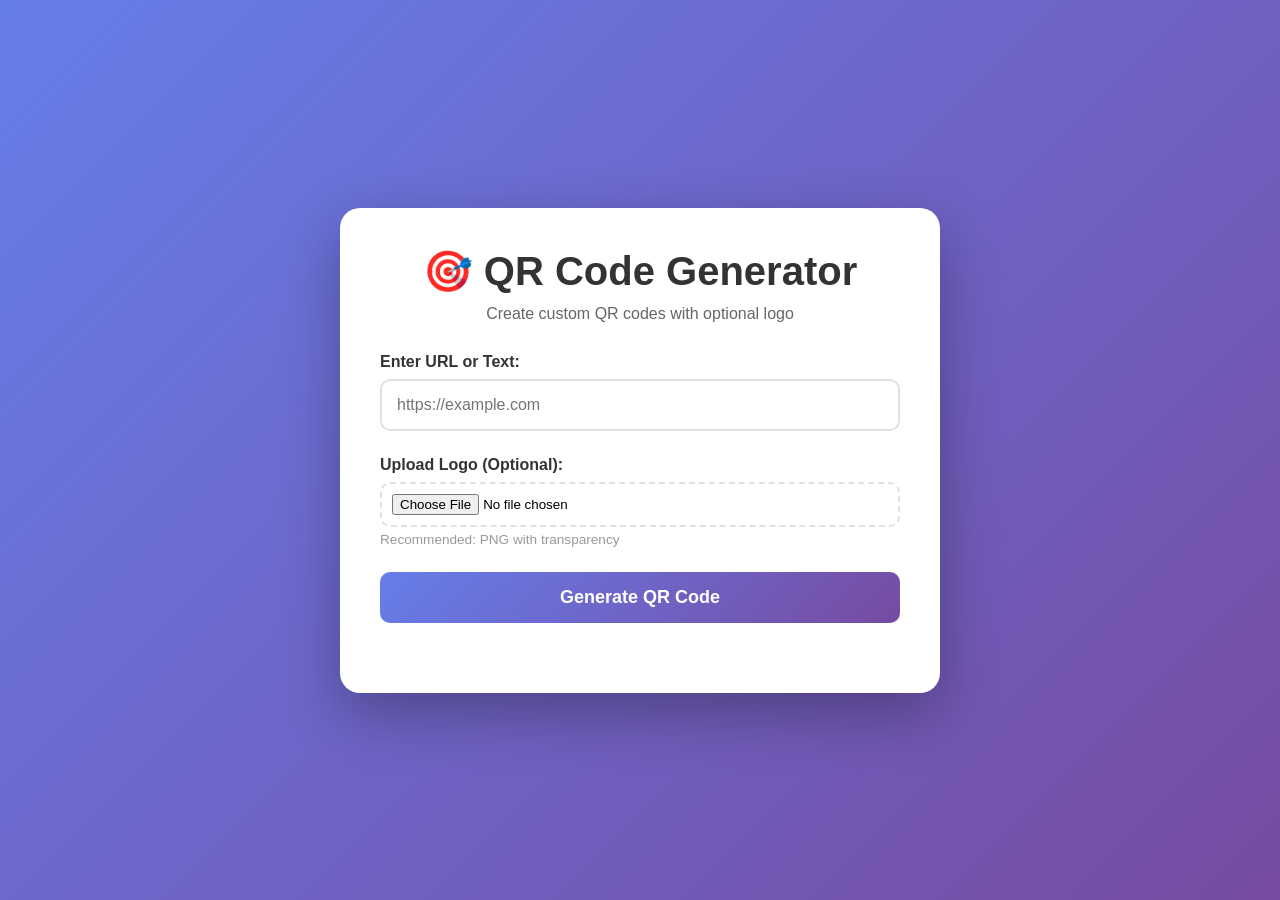
==== public/index.html @ dd9a66f0 "Fix Vercel deployment - convert to static site with API" ====
<!DOCTYPE html>
<html lang="en">
<head>
    <meta charset="UTF-8">
    <meta name="viewport" content="width=device-width, initial-scale=1.0">
    <title>QR Code Generator</title>
    <link rel="stylesheet" href="/static/style.css">
</head>
<body>
    <div class="container">
        <h1>🎯 QR Code Generator</h1>
        <p class="subtitle">Create custom QR codes with optional logo</p>
        
        <div class="form-container">
            <form id="qrForm">
                <div class="form-group">
                    <label for="qrData">Enter URL or Text:</label>
                    <input 
                        type="text" 
                        id="qrData" 
                        placeholder="https://example.com" 
                        required
                        autocomplete="off"
                    >
                </div>
                
                <div class="form-group">
                    <label for="logoFile">Upload Logo (Optional):</label>
                    <input 
                        type="file" 
                        id="logoFile" 
                        accept="image/*"
                    >
                    <small>Recommended: PNG with transparency</small>
                </div>
                
                <button type="submit" id="generateBtn">
                    <span id="btnText">Generate QR Code</span>
                    <span id="btnLoader" class="loader" style="display: none;"></span>
                </button>
            </form>
        </div>
        
        <div id="result" class="result" style="display: none;">
            <h2>Your QR Code</h2>
            <div class="qr-container">
                <img id="qrImage" alt="Generated QR Code">
            </div>
            <button id="downloadBtn" class="download-btn">Download QR Code</button>
        </div>
        
        <div id="error" class="error" style="display: none;"></div>
    </div>
    
    <script src="/static/script.js"></script>
</body>
</html>
---- static/style.css ----
* {
    margin: 0;
    padding: 0;
    box-sizing: border-box;
}

body {
    font-family: -apple-system, BlinkMacSystemFont, 'Segoe UI', Roboto, Oxygen, Ubuntu, sans-serif;
    background: linear-gradient(135deg, #667eea 0%, #764ba2 100%);
    min-height: 100vh;
    display: flex;
    justify-content: center;
    align-items: center;
    padding: 20px;
}

.container {
    background: white;
    border-radius: 20px;
    box-shadow: 0 20px 60px rgba(0, 0, 0, 0.3);
    padding: 40px;
    max-width: 600px;
    width: 100%;
}

h1 {
    text-align: center;
    color: #333;
    margin-bottom: 10px;
    font-size: 2.5rem;
}

.subtitle {
    text-align: center;
    color: #666;
    margin-bottom: 30px;
    font-size: 1rem;
}

.form-container {
    margin-bottom: 30px;
}

.form-group {
    margin-bottom: 25px;
}

label {
    display: block;
    margin-bottom: 8px;
    color: #333;
    font-weight: 600;
}

input[type="text"] {
    width: 100%;
    padding: 15px;
    border: 2px solid #e0e0e0;
    border-radius: 10px;
    font-size: 16px;
    transition: border-color 0.3s;
}

input[type="text"]:focus {
    outline: none;
    border-color: #667eea;
}

input[type="file"] {
    width: 100%;
    padding: 10px;
    border: 2px dashed #e0e0e0;
    border-radius: 10px;
    cursor: pointer;
    transition: border-color 0.3s;
}

input[type="file"]:hover {
    border-color: #667eea;
}

small {
    display: block;
    margin-top: 5px;
    color: #999;
    font-size: 0.85rem;
}

button {
    width: 100%;
    padding: 15px;
    background: linear-gradient(135deg, #667eea 0%, #764ba2 100%);
    color: white;
    border: none;
    border-radius: 10px;
    font-size: 18px;
    font-weight: 600;
    cursor: pointer;
    transition: transform 0.2s, box-shadow 0.2s;
    display: flex;
    justify-content: center;
    align-items: center;
    gap: 10px;
}

button:hover {
    transform: translateY(-2px);
    box-shadow: 0 10px 20px rgba(102, 126, 234, 0.4);
}

button:active {
    transform: translateY(0);
}

button:disabled {
    opacity: 0.6;
    cursor: not-allowed;
    transform: none;
}

.loader {
    border: 3px solid rgba(255, 255, 255, 0.3);
    border-top: 3px solid white;
    border-radius: 50%;
    width: 20px;
    height: 20px;
    animation: spin 1s linear infinite;
}

@keyframes spin {
    0% { transform: rotate(0deg); }
    100% { transform: rotate(360deg); }
}

.result {
    text-align: center;
    animation: fadeIn 0.5s;
}

.result h2 {
    color: #333;
    margin-bottom: 20px;
}

.qr-container {
    background: #f5f5f5;
    border-radius: 15px;
    padding: 30px;
    margin-bottom: 20px;
    display: inline-block;
}

#qrImage {
    max-width: 100%;
    height: auto;
    border-radius: 10px;
}

.download-btn {
    background: linear-gradient(135deg, #11998e 0%, #38ef7d 100%);
    margin-top: 10px;
}

.download-btn:hover {
    box-shadow: 0 10px 20px rgba(56, 239, 125, 0.4);
}

.error {
    background: #fee;
    border: 2px solid #fcc;
    color: #c33;
    padding: 15px;
    border-radius: 10px;
    margin-top: 20px;
    animation: shake 0.5s;
}

@keyframes fadeIn {
    from {
        opacity: 0;
        transform: translateY(20px);
    }
    to {
        opacity: 1;
        transform: translateY(0);
    }
}

@keyframes shake {
    0%, 100% { transform: translateX(0); }
    25% { transform: translateX(-10px); }
    75% { transform: translateX(10px); }
}

@media (max-width: 600px) {
    .container {
        padding: 25px;
    }
    
    h1 {
        font-size: 2rem;
    }
}
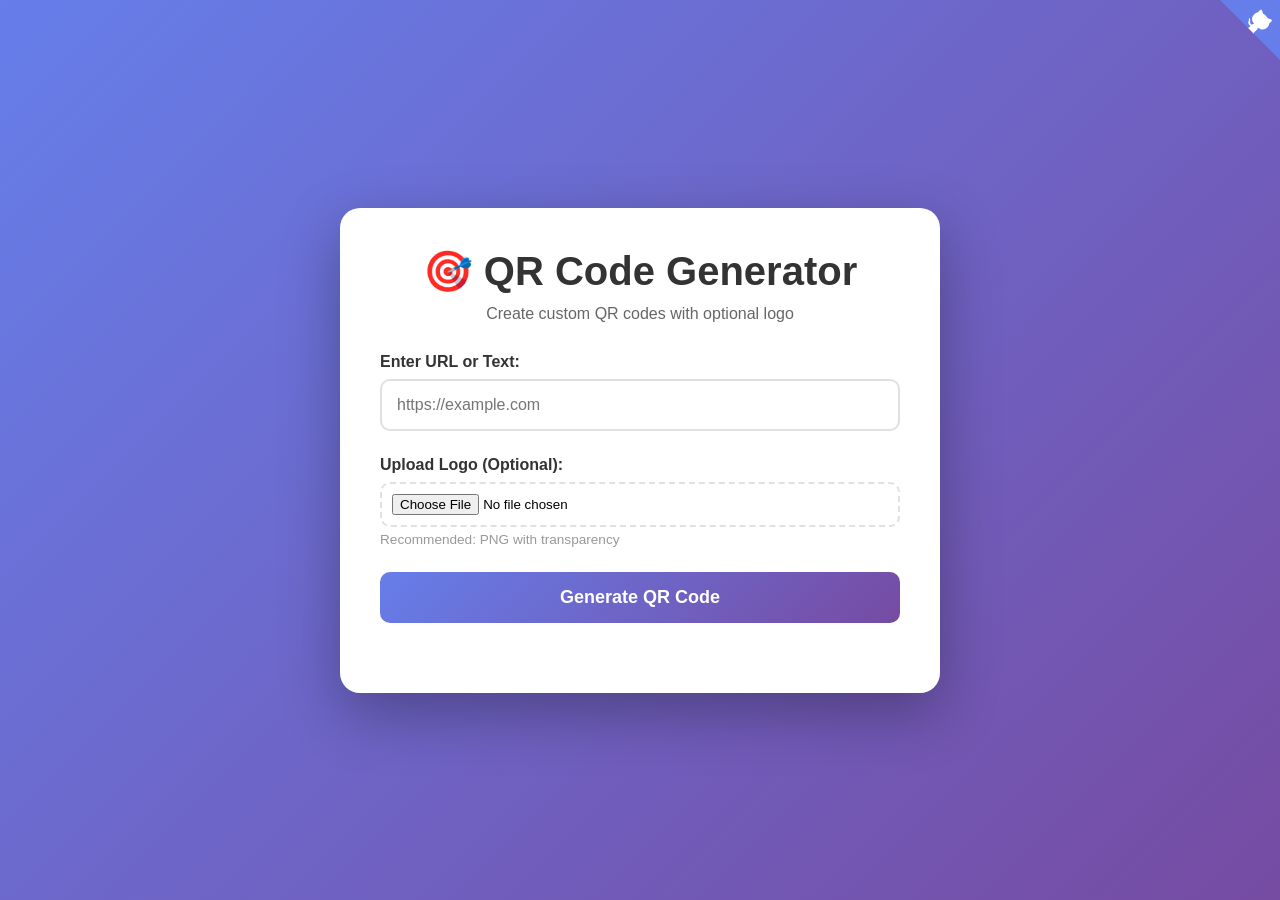
==== commit 07a495a2: "Add GitHub corner icon and creator credit" ====
--- a/public/index.html
+++ b/public/index.html
@@ -7,6 +7,14 @@
     <link rel="stylesheet" href="/static/style.css">
 </head>
 <body>
+    <a href="https://github.com/vishwaksen21" target="_blank" rel="noopener noreferrer" class="github-corner" aria-label="View on GitHub">
+        <svg width="60" height="60" viewBox="0 0 250 250" aria-hidden="true">
+            <path d="M0,0 L115,115 L130,115 L142,142 L250,250 L250,0 Z" fill="#667eea"></path>
+            <path d="M128.3,109.0 C113.8,99.7 119.0,89.6 119.0,89.6 C122.0,82.7 120.5,78.6 120.5,78.6 C119.2,72.0 123.4,76.3 123.4,76.3 C127.3,80.9 125.5,87.3 125.5,87.3 C122.9,97.6 130.6,101.9 134.4,103.2" fill="currentColor" style="transform-origin: 130px 106px;" class="octo-arm"></path>
+            <path d="M115.0,115.0 C114.9,115.1 118.7,116.5 119.8,115.4 L133.7,101.6 C136.9,99.2 139.9,98.4 142.2,98.6 C133.8,88.0 127.5,74.4 143.8,58.0 C148.5,53.4 154.0,51.2 159.7,51.0 C160.3,49.4 163.2,43.6 171.4,40.1 C171.4,40.1 176.1,42.5 178.8,56.2 C183.1,58.6 187.2,61.8 190.9,65.4 C194.5,69.0 197.7,73.2 200.1,77.6 C213.8,80.2 216.3,84.9 216.3,84.9 C212.7,93.1 206.9,96.0 205.4,96.6 C205.1,102.4 203.0,107.8 198.3,112.5 C181.9,128.9 168.3,122.5 157.7,114.1 C157.9,116.9 156.7,120.9 152.7,124.9 L141.0,136.5 C139.8,137.7 141.6,141.9 141.8,141.8 Z" fill="currentColor" class="octo-body"></path>
+        </svg>
+    </a>
+    
     <div class="container">
         <h1>🎯 QR Code Generator</h1>
         <p class="subtitle">Create custom QR codes with optional logo</p>
@@ -44,12 +52,16 @@
         <div id="result" class="result" style="display: none;">
             <h2>Your QR Code</h2>
             <div class="qr-container">
-                <img id="qrImage" alt="Generated QR Code">
-            </div>
-            <button id="downloadBtn" class="download-btn">Download QR Code</button>
-        </div>
-        
-        <div id="error" class="error" style="display: none;"></div>
+                <imgby <a href="https://github.com/vishwaksen21" target="_blank" rel="noopener noreferrer" class="creator-link">vishwaksen21</a>ter class="footer">
+            <p>Made with ❤️ by 
+                <a href="https://github.com/vishwaksen21" target="_blank" rel="noopener noreferrer" class="github-link">
+                    <svg class="github-icon" viewBox="0 0 16 16" width="20" height="20" fill="currentColor">
+                        <path d="M8 0C3.58 0 0 3.58 0 8c0 3.54 2.29 6.53 5.47 7.59.4.07.55-.17.55-.38 0-.19-.01-.82-.01-1.49-2.01.37-2.53-.49-2.69-.94-.09-.23-.48-.94-.82-1.13-.28-.15-.68-.52-.01-.53.63-.01 1.08.58 1.23.82.72 1.21 1.87.87 2.33.66.07-.52.28-.87.51-1.07-1.78-.2-3.64-.89-3.64-3.95 0-.87.31-1.59.82-2.15-.08-.2-.36-1.02.08-2.12 0 0 .67-.21 2.2.82.64-.18 1.32-.27 2-.27.68 0 1.36.09 2 .27 1.53-1.04 2.2-.82 2.2-.82.44 1.1.16 1.92.08 2.12.51.56.82 1.27.82 2.15 0 3.07-1.87 3.75-3.65 3.95.29.25.54.73.54 1.48 0 1.07-.01 1.93-.01 2.2 0 .21.15.46.55.38A8.013 8.013 0 0016 8c0-4.42-3.58-8-8-8z"></path>
+                    </svg>
+                    vishwaksen21
+                </a>
+            </p>
+        </footer>
     </div>
     
     <script src="/static/script.js"></script>
--- a/static/style.css
+++ b/static/style.css
@@ -192,6 +192,51 @@
     75% { transform: translateX(10px); }
 }
 
+.github-corner {
+    position: fixed;
+    top: 0;
+    right: 0;
+    z-index: 1000;
+    border: 0;
+    color: #fff;
+    fill: #667eea;
+}
+
+.github-corner:hover .octo-arm {
+    animation: octocat-wave 560ms ease-in-out;
+}
+
+@keyframes octocat-wave {
+    0%, 100% { transform: rotate(0); }
+    20%, 60% { transform: rotate(-25deg); }
+    40%, 80% { transform: rotate(10deg); }
+}
+
+.footer {
+    margin-top: 40px;
+    padding-top: 20px;
+    border-top: 2px solid #f0f0f0;
+    text-align: center;
+}
+
+.footer p {
+    color: #666;
+    font-size: 0.9rem;
+    margin: 0;
+}
+
+.creator-link {
+    color: #667eea;
+    text-decoration: none;
+    font-weight: 600;
+    transition: color 0.3s;
+}
+
+.creator-link:hover {
+    color: #764ba2;
+    text-decoration: underline;
+}
+
 @media (max-width: 600px) {
     .container {
         padding: 25px;
@@ -200,4 +245,13 @@
     h1 {
         font-size: 2rem;
     }
-}
+    
+    .footer {
+        margin-top: 30px;
+    }
+    
+    .github-corner svg {
+        width: 50px;
+        height: 50px;
+    }
+}
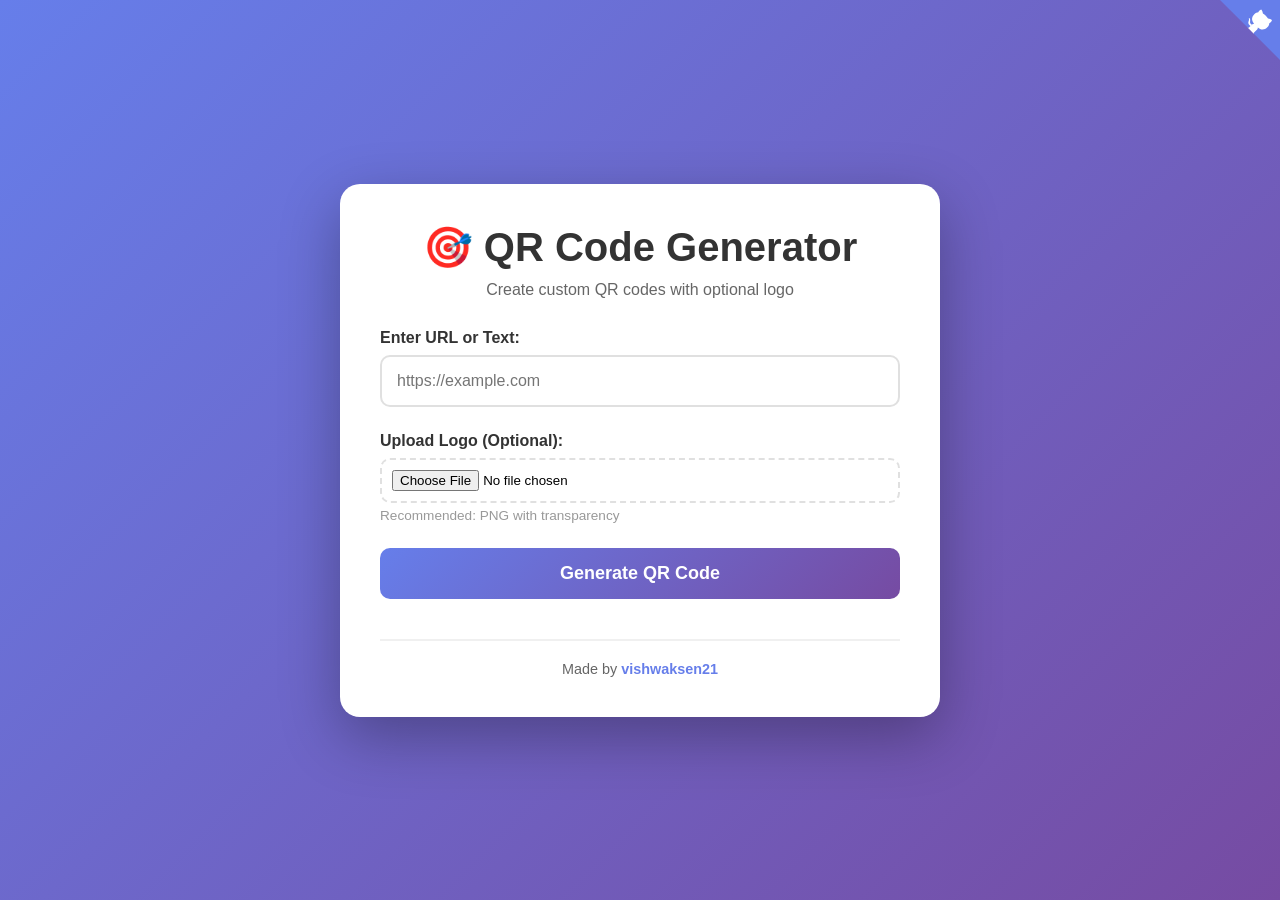
==== commit 23c9dd06: "Fix corrupted HTML and button functionality" ====
--- a/public/index.html
+++ b/public/index.html
@@ -52,15 +52,15 @@
         <div id="result" class="result" style="display: none;">
             <h2>Your QR Code</h2>
             <div class="qr-container">
-                <imgby <a href="https://github.com/vishwaksen21" target="_blank" rel="noopener noreferrer" class="creator-link">vishwaksen21</a>ter class="footer">
-            <p>Made with ❤️ by 
-                <a href="https://github.com/vishwaksen21" target="_blank" rel="noopener noreferrer" class="github-link">
-                    <svg class="github-icon" viewBox="0 0 16 16" width="20" height="20" fill="currentColor">
-                        <path d="M8 0C3.58 0 0 3.58 0 8c0 3.54 2.29 6.53 5.47 7.59.4.07.55-.17.55-.38 0-.19-.01-.82-.01-1.49-2.01.37-2.53-.49-2.69-.94-.09-.23-.48-.94-.82-1.13-.28-.15-.68-.52-.01-.53.63-.01 1.08.58 1.23.82.72 1.21 1.87.87 2.33.66.07-.52.28-.87.51-1.07-1.78-.2-3.64-.89-3.64-3.95 0-.87.31-1.59.82-2.15-.08-.2-.36-1.02.08-2.12 0 0 .67-.21 2.2.82.64-.18 1.32-.27 2-.27.68 0 1.36.09 2 .27 1.53-1.04 2.2-.82 2.2-.82.44 1.1.16 1.92.08 2.12.51.56.82 1.27.82 2.15 0 3.07-1.87 3.75-3.65 3.95.29.25.54.73.54 1.48 0 1.07-.01 1.93-.01 2.2 0 .21.15.46.55.38A8.013 8.013 0 0016 8c0-4.42-3.58-8-8-8z"></path>
-                    </svg>
-                    vishwaksen21
-                </a>
-            </p>
+                <img id="qrImage" alt="Generated QR Code">
+            </div>
+            <button id="downloadBtn" class="download-btn">Download QR Code</button>
+        </div>
+        
+        <div id="error" class="error" style="display: none;"></div>
+        
+        <footer class="footer">
+            <p>Made by <a href="https://github.com/vishwaksen21" target="_blank" rel="noopener noreferrer" class="creator-link">vishwaksen21</a></p>
         </footer>
     </div>
     
